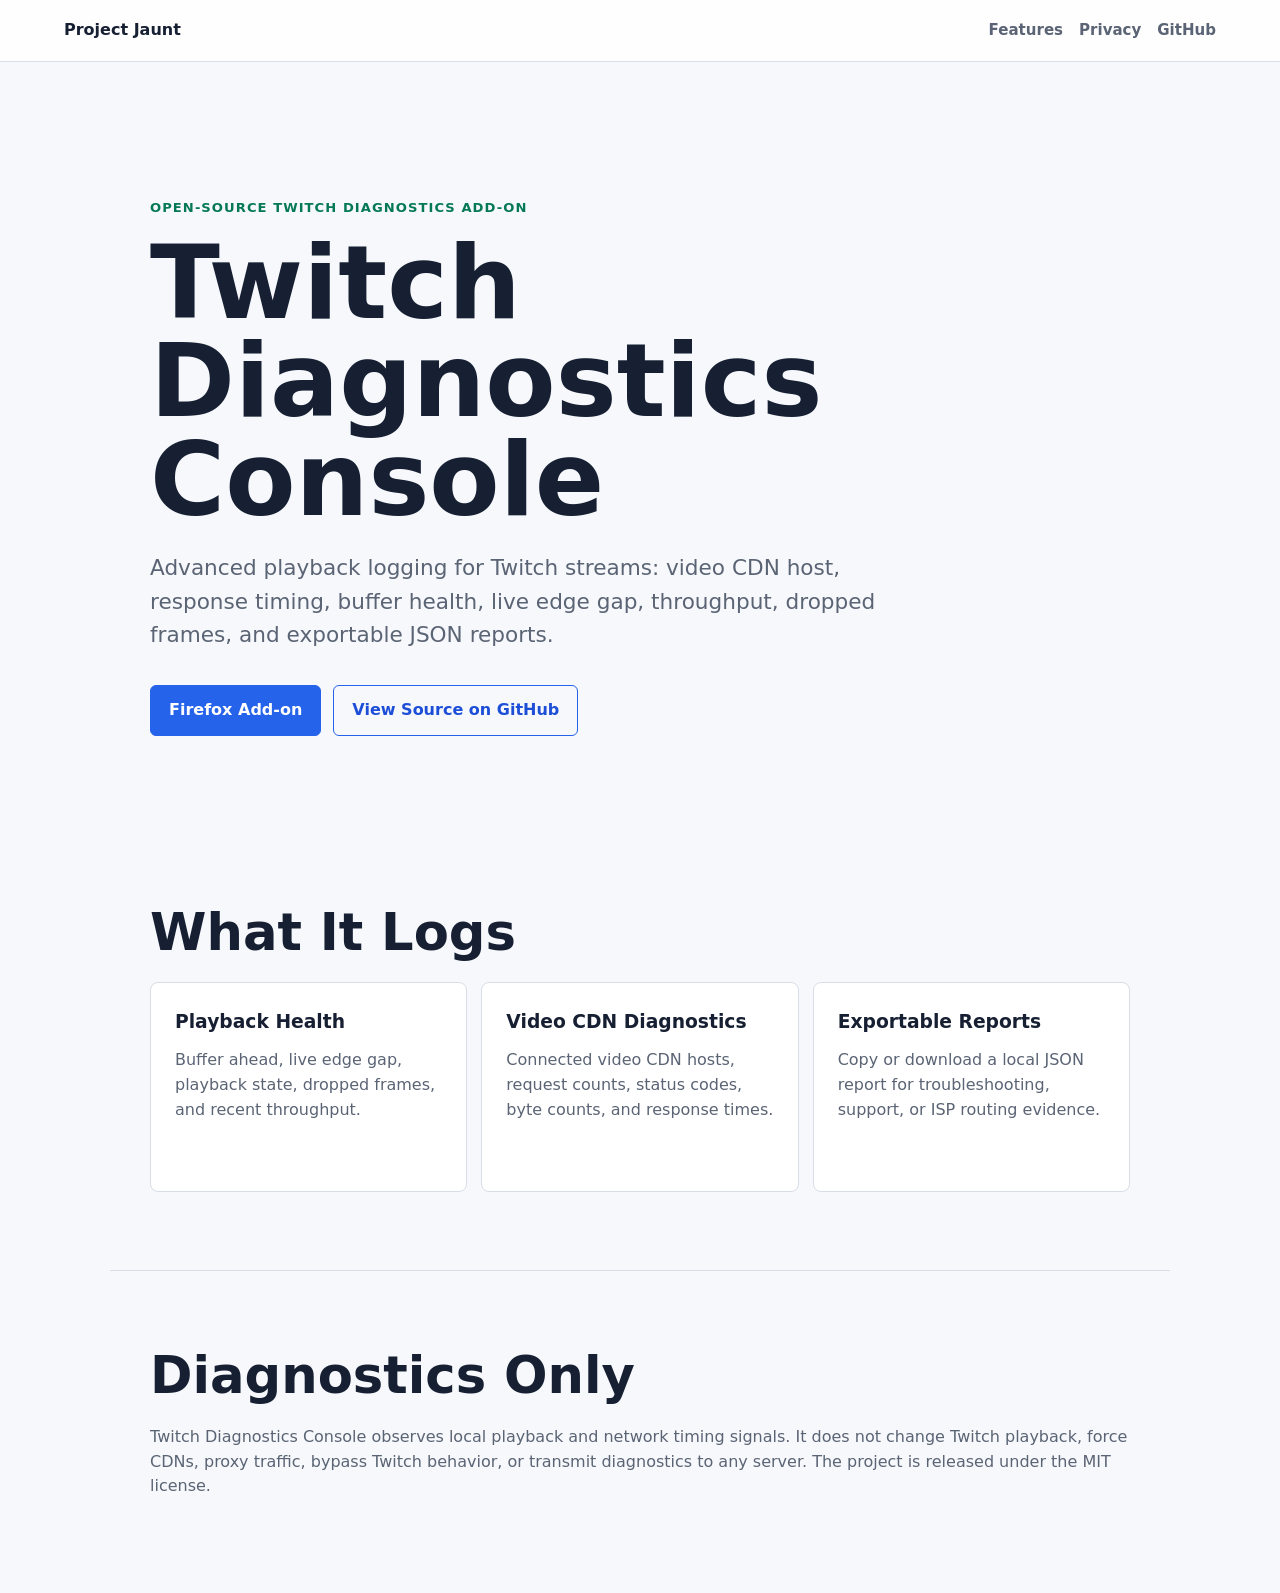
==== docs/index.html @ 80fc1c03 "Add GitHub Pages landing page" ====
<!doctype html>
<html lang="en">
  <head>
    <meta charset="utf-8">
    <meta name="viewport" content="width=device-width, initial-scale=1">
    <title>Twitch Diagnostics Console | Project Jaunt</title>
    <meta
      name="description"
      content="Twitch Diagnostics Console is an open-source Firefox, Chrome, and Edge add-on for advanced Twitch playback logging, CDN diagnostics, buffer health, latency, throughput, and exportable troubleshooting reports."
    >
    <meta name="robots" content="index, follow">
    <link rel="canonical" href="https://johnfinnertynz.github.io/project-jaunt/">
    <meta property="og:title" content="Twitch Diagnostics Console">
    <meta
      property="og:description"
      content="Open-source browser add-on for Twitch playback diagnostics, CDN timing, buffer health, latency, throughput, and troubleshooting exports."
    >
    <meta property="og:type" content="website">
    <meta property="og:url" content="https://johnfinnertynz.github.io/project-jaunt/">
    <meta name="twitter:card" content="summary">
    <link rel="stylesheet" href="styles.css">
  </head>
  <body>
    <header class="site-header">
      <a class="brand" href="#top">Project Jaunt</a>
      <nav aria-label="Project links">
        <a href="#features">Features</a>
        <a href="#privacy">Privacy</a>
        <a href="https://github.com/johnfinnertynz/project-jaunt">GitHub</a>
      </nav>
    </header>

    <main id="top">
      <section class="hero">
        <p class="eyebrow">Open-source Twitch diagnostics add-on</p>
        <h1>Twitch Diagnostics Console</h1>
        <p>
          Advanced playback logging for Twitch streams: video CDN host, response timing,
          buffer health, live edge gap, throughput, dropped frames, and exportable JSON reports.
        </p>
        <div class="actions">
          <a class="button primary" href="https://addons.mozilla.org/firefox/addon/twitch-diagnostics-console/">Firefox Add-on</a>
          <a class="button secondary" href="https://github.com/johnfinnertynz/project-jaunt">View Source on GitHub</a>
        </div>
      </section>

      <section id="features" class="section">
        <h2>What It Logs</h2>
        <div class="grid">
          <article>
            <h3>Playback Health</h3>
            <p>Buffer ahead, live edge gap, playback state, dropped frames, and recent throughput.</p>
          </article>
          <article>
            <h3>Video CDN Diagnostics</h3>
            <p>Connected video CDN hosts, request counts, status codes, byte counts, and response times.</p>
          </article>
          <article>
            <h3>Exportable Reports</h3>
            <p>Copy or download a local JSON report for troubleshooting, support, or ISP routing evidence.</p>
          </article>
        </div>
      </section>

      <section id="privacy" class="section muted">
        <h2>Diagnostics Only</h2>
        <p>
          Twitch Diagnostics Console observes local playback and network timing signals. It does not
          change Twitch playback, force CDNs, proxy traffic, bypass Twitch behavior, or transmit
          diagnostics to any server. The project is released under the MIT license.
        </p>
      </section>
    </main>
  </body>
</html>
---- docs/styles.css ----
:root {
  color-scheme: light;
  --bg: #f6f8fb;
  --panel: #ffffff;
  --ink: #172033;
  --muted: #5b6475;
  --line: #d8dde8;
  --accent: #2563eb;
  --accent-dark: #1d4ed8;
  --green: #047857;
}

* {
  box-sizing: border-box;
}

body {
  margin: 0;
  color: var(--ink);
  background: var(--bg);
  font-family: Inter, ui-sans-serif, system-ui, -apple-system, BlinkMacSystemFont, "Segoe UI", sans-serif;
  line-height: 1.55;
}

a {
  color: inherit;
}

.site-header {
  display: flex;
  align-items: center;
  justify-content: space-between;
  gap: 24px;
  padding: 18px clamp(18px, 5vw, 64px);
  border-bottom: 1px solid var(--line);
  background: rgba(255, 255, 255, 0.92);
}

.brand {
  font-weight: 800;
  text-decoration: none;
}

nav {
  display: flex;
  flex-wrap: wrap;
  gap: 16px;
  color: var(--muted);
  font-size: 0.94rem;
  font-weight: 700;
}

nav a {
  text-decoration: none;
}

nav a:hover,
nav a:focus-visible {
  color: var(--accent);
}

.hero {
  max-width: 1060px;
  margin: 0 auto;
  padding: clamp(64px, 11vw, 136px) clamp(18px, 5vw, 40px) clamp(48px, 8vw, 92px);
}

.eyebrow {
  margin: 0 0 16px;
  color: var(--green);
  font-size: 0.82rem;
  font-weight: 900;
  letter-spacing: 0.08em;
  text-transform: uppercase;
}

h1,
h2,
h3,
p {
  margin-top: 0;
}

h1 {
  max-width: 840px;
  margin-bottom: 22px;
  font-size: clamp(3rem, 8vw, 6.8rem);
  line-height: 0.96;
}

.hero p:not(.eyebrow) {
  max-width: 760px;
  color: var(--muted);
  font-size: clamp(1.12rem, 2vw, 1.35rem);
}

.actions {
  display: flex;
  flex-wrap: wrap;
  gap: 12px;
  margin-top: 34px;
}

.button {
  display: inline-flex;
  align-items: center;
  justify-content: center;
  min-height: 46px;
  padding: 12px 18px;
  border: 1px solid var(--accent);
  border-radius: 6px;
  font-weight: 800;
  text-decoration: none;
}

.button.primary {
  color: #ffffff;
  background: var(--accent);
}

.button.secondary {
  color: var(--accent-dark);
  background: transparent;
}

.section {
  max-width: 1060px;
  margin: 0 auto;
  padding: clamp(42px, 7vw, 78px) clamp(18px, 5vw, 40px);
}

.muted {
  border-top: 1px solid var(--line);
}

h2 {
  margin-bottom: 22px;
  font-size: clamp(2rem, 4vw, 3.2rem);
  line-height: 1.05;
}

.grid {
  display: grid;
  grid-template-columns: repeat(3, 1fr);
  gap: 14px;
}

article {
  min-height: 210px;
  padding: 24px;
  border: 1px solid var(--line);
  border-radius: 8px;
  background: var(--panel);
}

article h3 {
  margin-bottom: 12px;
}

article p,
.muted p {
  color: var(--muted);
}

@media (max-width: 760px) {
  .site-header {
    align-items: flex-start;
    flex-direction: column;
  }

  .grid {
    grid-template-columns: 1fr;
  }

  .actions,
  .button {
    width: 100%;
  }
}
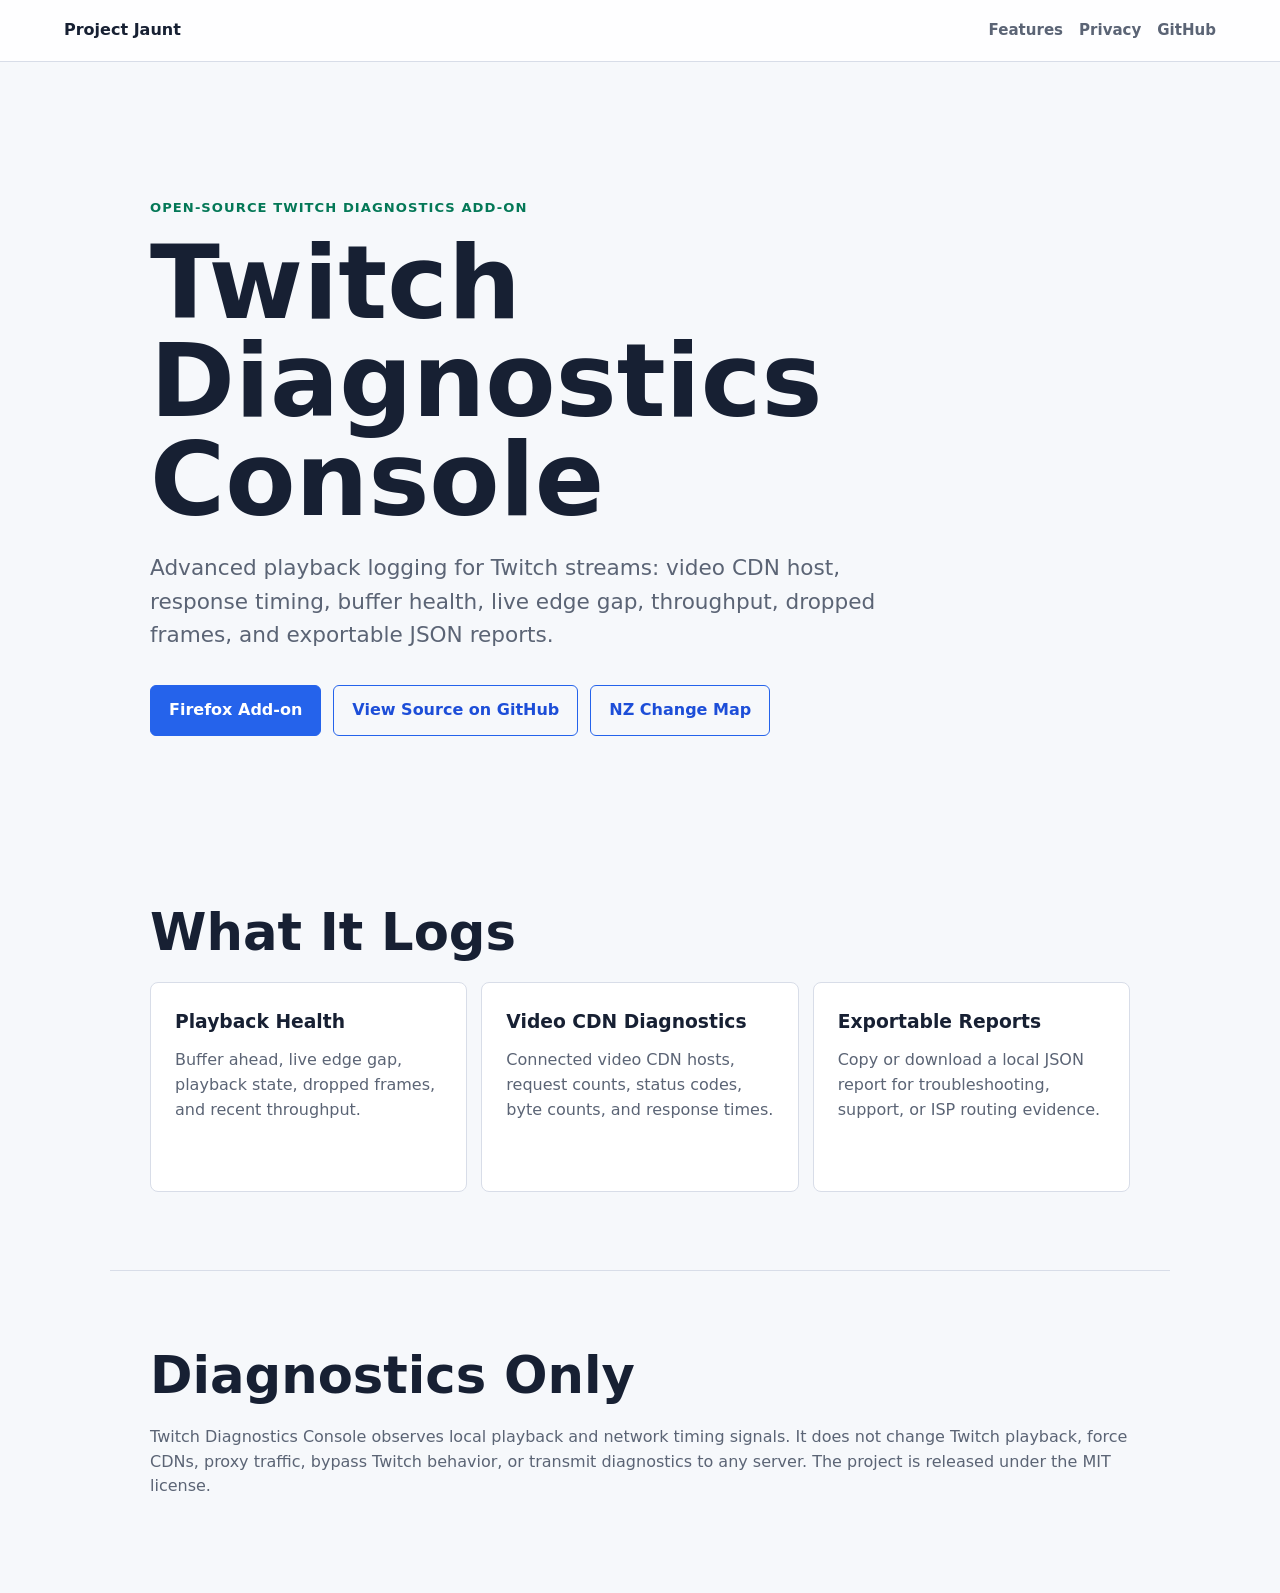
==== commit 8d0e98bd: "Add NZ change map prototype" ====
--- a/docs/index.html
+++ b/docs/index.html
@@ -8,6 +8,7 @@
       name="description"
       content="Twitch Diagnostics Console is an open-source Firefox, Chrome, and Edge add-on for advanced Twitch playback logging, CDN diagnostics, buffer health, latency, throughput, and exportable troubleshooting reports."
     >
+    <meta name="google-site-verification" content="kWeZiirM1ef4F6U3CgtyEhqbqzg-VLc1Bpq5IhJUou8">
     <meta name="robots" content="index, follow">
     <link rel="canonical" href="https://johnfinnertynz.github.io/project-jaunt/">
     <meta property="og:title" content="Twitch Diagnostics Console">
@@ -41,6 +42,7 @@
         <div class="actions">
           <a class="button primary" href="https://addons.mozilla.org/firefox/addon/twitch-diagnostics-console/">Firefox Add-on</a>
           <a class="button secondary" href="https://github.com/johnfinnertynz/project-jaunt">View Source on GitHub</a>
+          <a class="button secondary" href="nz-change-map/">NZ Change Map</a>
         </div>
       </section>
 
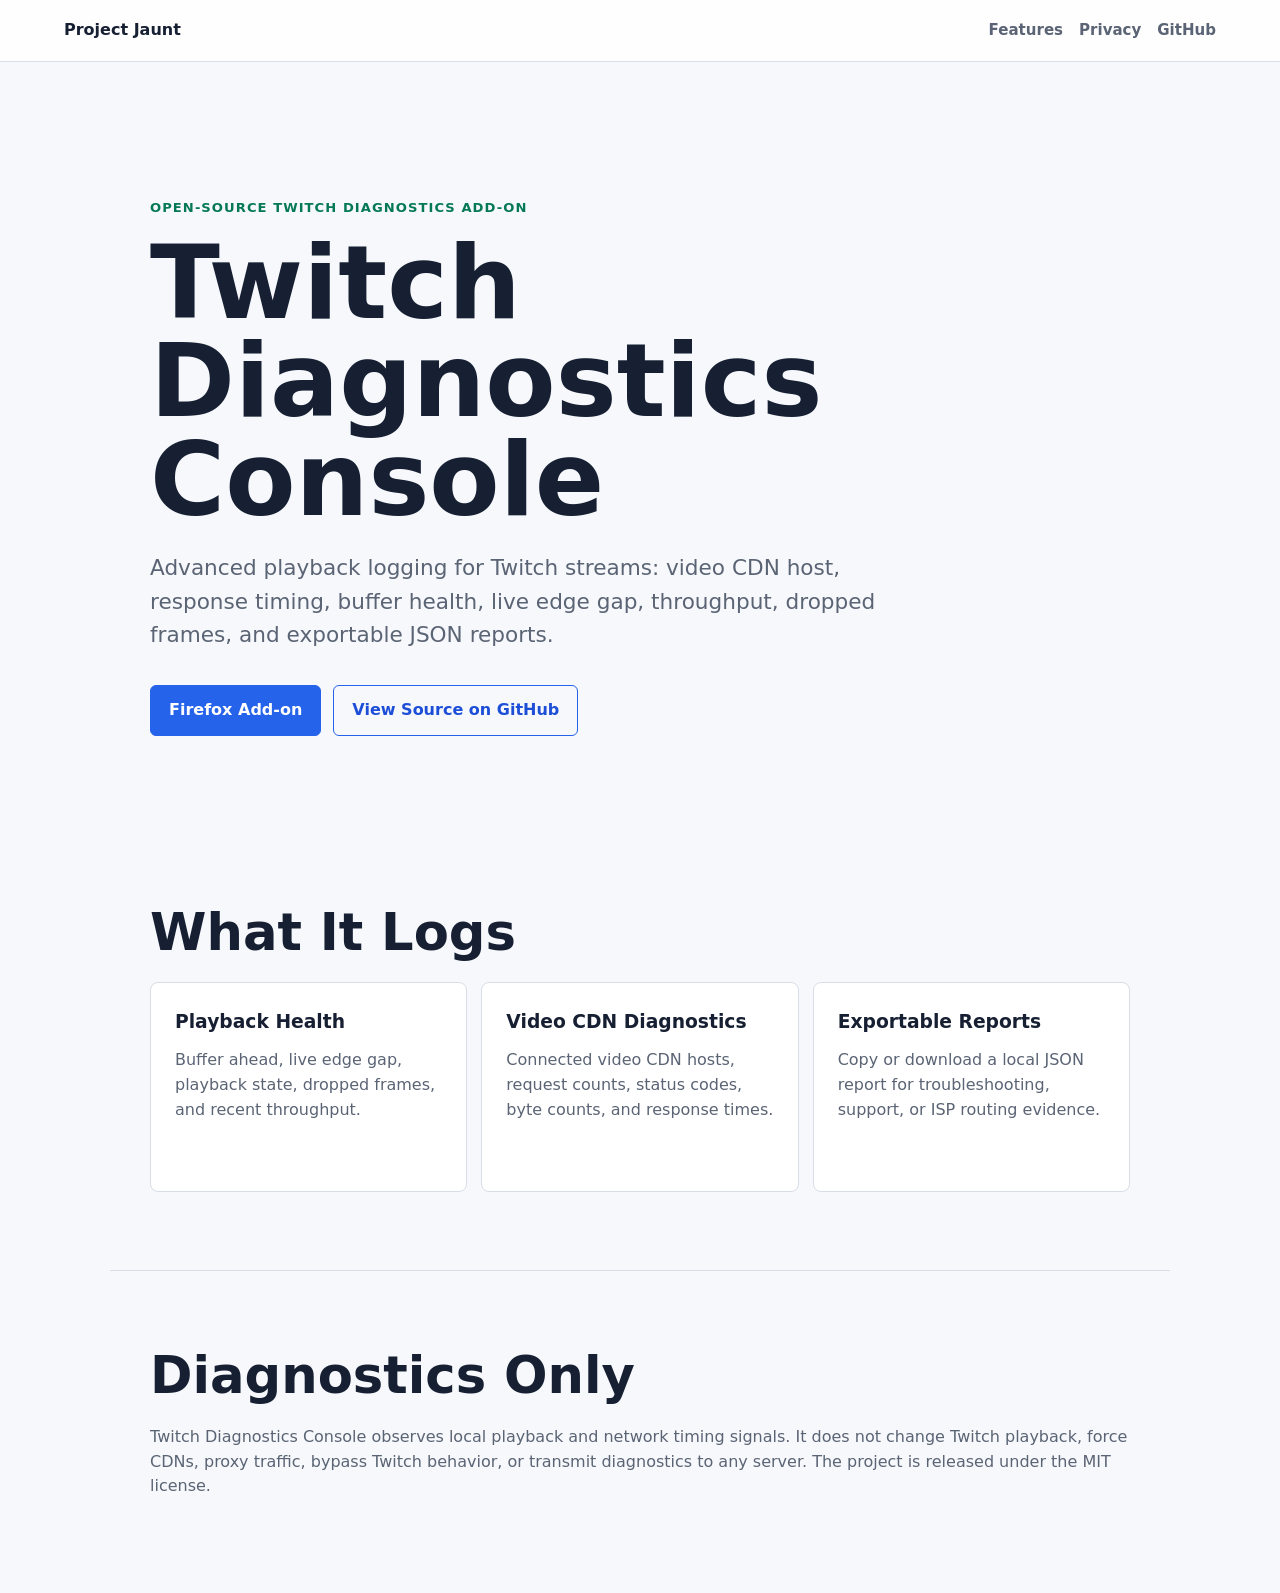
==== commit 24ceea62: "Remove NZ change map from Project Jaunt" ====
--- a/docs/index.html
+++ b/docs/index.html
@@ -42,7 +42,6 @@
         <div class="actions">
           <a class="button primary" href="https://addons.mozilla.org/firefox/addon/twitch-diagnostics-console/">Firefox Add-on</a>
           <a class="button secondary" href="https://github.com/johnfinnertynz/project-jaunt">View Source on GitHub</a>
-          <a class="button secondary" href="nz-change-map/">NZ Change Map</a>
         </div>
       </section>
 
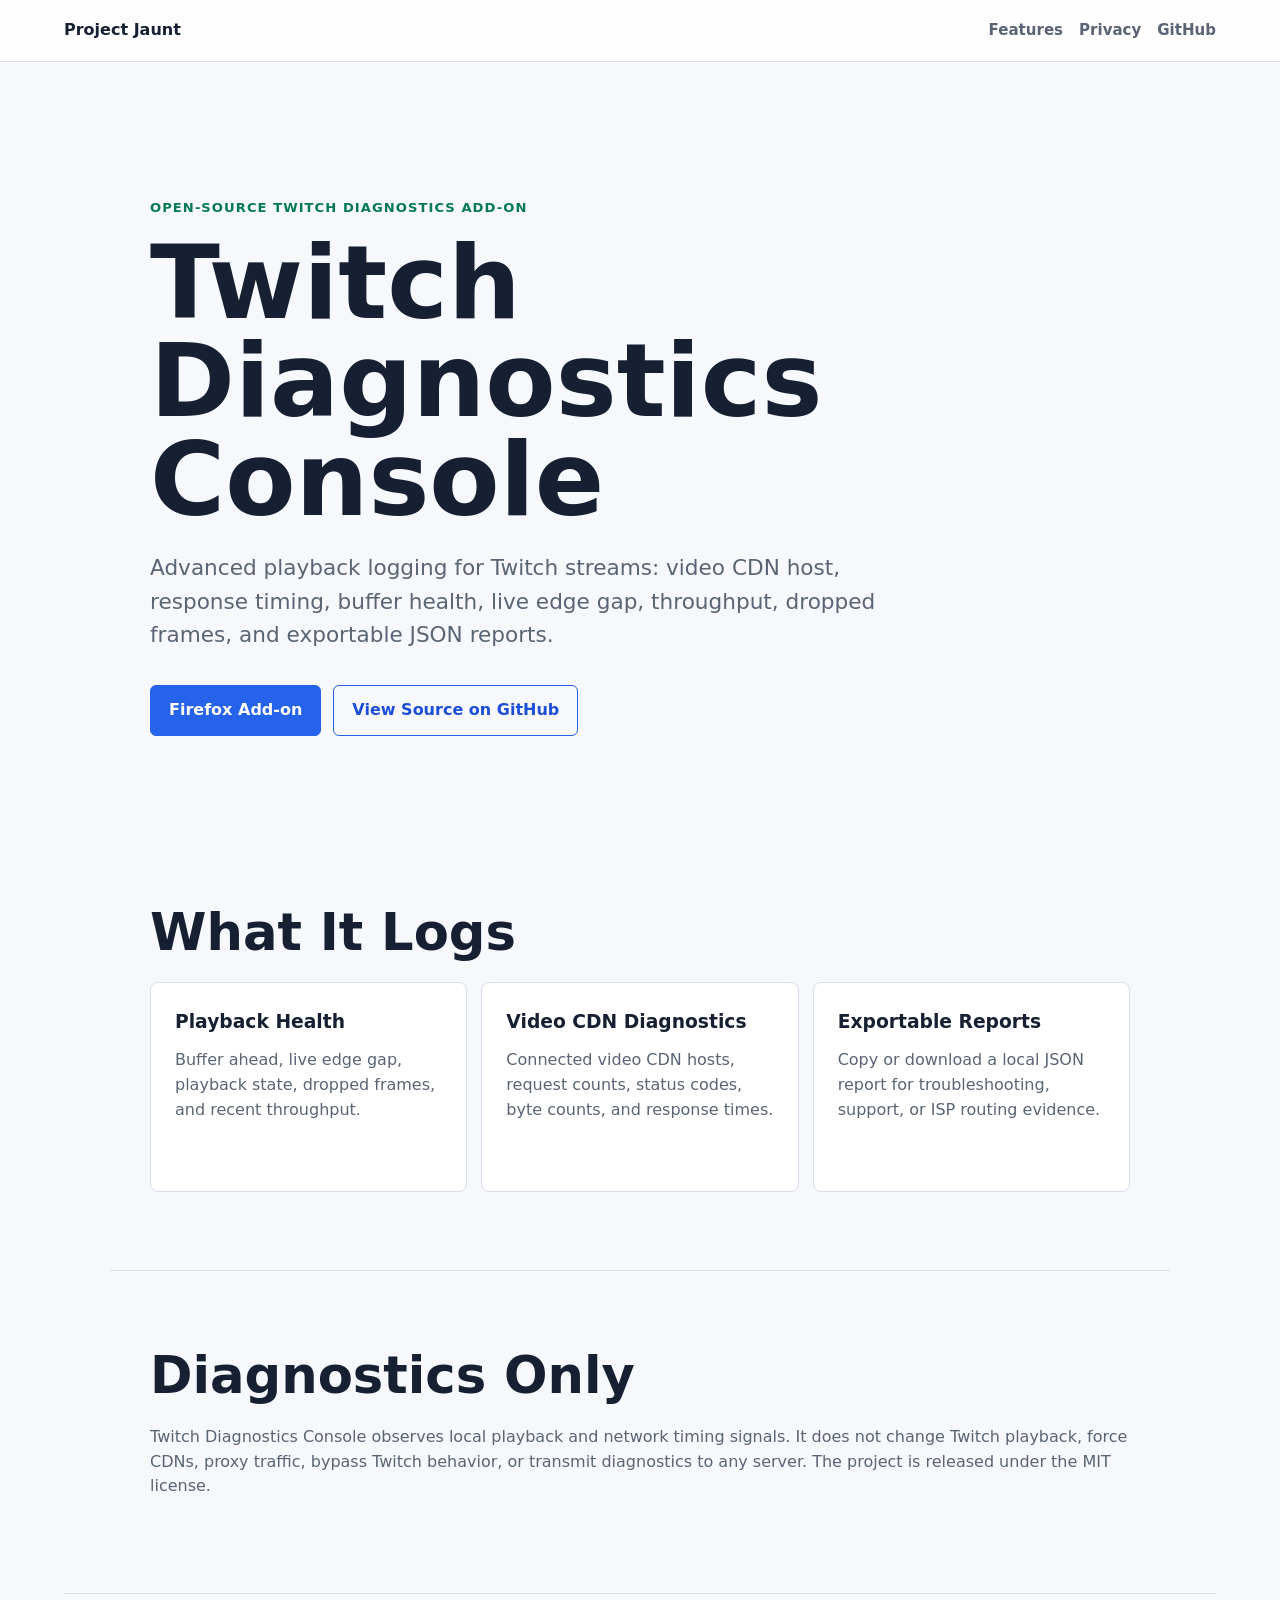
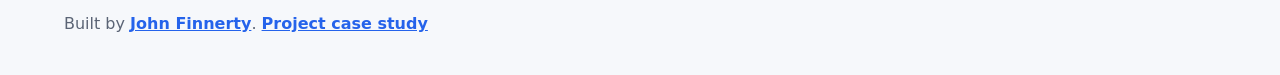
==== commit 09eb951c: "Add live project case study link" ====
--- a/docs/index.html
+++ b/docs/index.html
@@ -8,6 +8,7 @@
       name="description"
       content="Twitch Diagnostics Console is an open-source Firefox, Chrome, and Edge add-on for advanced Twitch playback logging, CDN diagnostics, buffer health, latency, throughput, and exportable troubleshooting reports."
     >
+    <meta name="author" content="John Finnerty">
     <meta name="google-site-verification" content="kWeZiirM1ef4F6U3CgtyEhqbqzg-VLc1Bpq5IhJUou8">
     <meta name="robots" content="index, follow">
     <link rel="canonical" href="https://johnfinnertynz.github.io/project-jaunt/">
@@ -19,6 +20,27 @@
     <meta property="og:type" content="website">
     <meta property="og:url" content="https://johnfinnertynz.github.io/project-jaunt/">
     <meta name="twitter:card" content="summary">
+    <script type="application/ld+json">
+      {
+        "@context": "https://schema.org",
+        "@type": "SoftwareApplication",
+        "name": "Twitch Diagnostics Console",
+        "alternateName": "Project Jaunt",
+        "url": "https://johnfinnertynz.github.io/project-jaunt/",
+        "description": "Open-source browser add-on for Twitch playback diagnostics, CDN timing, buffer health, latency, throughput, and troubleshooting exports.",
+        "applicationCategory": "DeveloperApplication",
+        "operatingSystem": "Chrome, Edge, Firefox",
+        "creator": {
+          "@type": "Person",
+          "name": "John Finnerty",
+          "url": "https://www.johnfinnerty.co.nz/",
+          "sameAs": [
+            "https://finnerty.me/",
+            "https://github.com/johnfinnertynz"
+          ]
+        }
+      }
+    </script>
     <link rel="stylesheet" href="styles.css">
   </head>
   <body>
@@ -72,5 +94,12 @@
         </p>
       </section>
     </main>
+
+    <footer class="project-footer">
+      <p>
+        Built by <a href="https://www.johnfinnerty.co.nz/">John Finnerty</a>.
+        <a href="https://www.johnfinnerty.co.nz/projects/project-jaunt.html">Project case study</a>
+      </p>
+    </footer>
   </body>
 </html>
--- a/docs/styles.css
+++ b/docs/styles.css
@@ -162,6 +162,23 @@
   color: var(--muted);
 }
 
+.project-footer {
+  padding: 0 clamp(22px, 5vw, 72px) 38px;
+}
+
+.project-footer p {
+  max-width: 1180px;
+  margin: 0 auto;
+  padding-top: 18px;
+  border-top: 1px solid var(--line);
+  color: var(--muted);
+}
+
+.project-footer a {
+  color: var(--accent);
+  font-weight: 800;
+}
+
 @media (max-width: 760px) {
   .site-header {
     align-items: flex-start;
